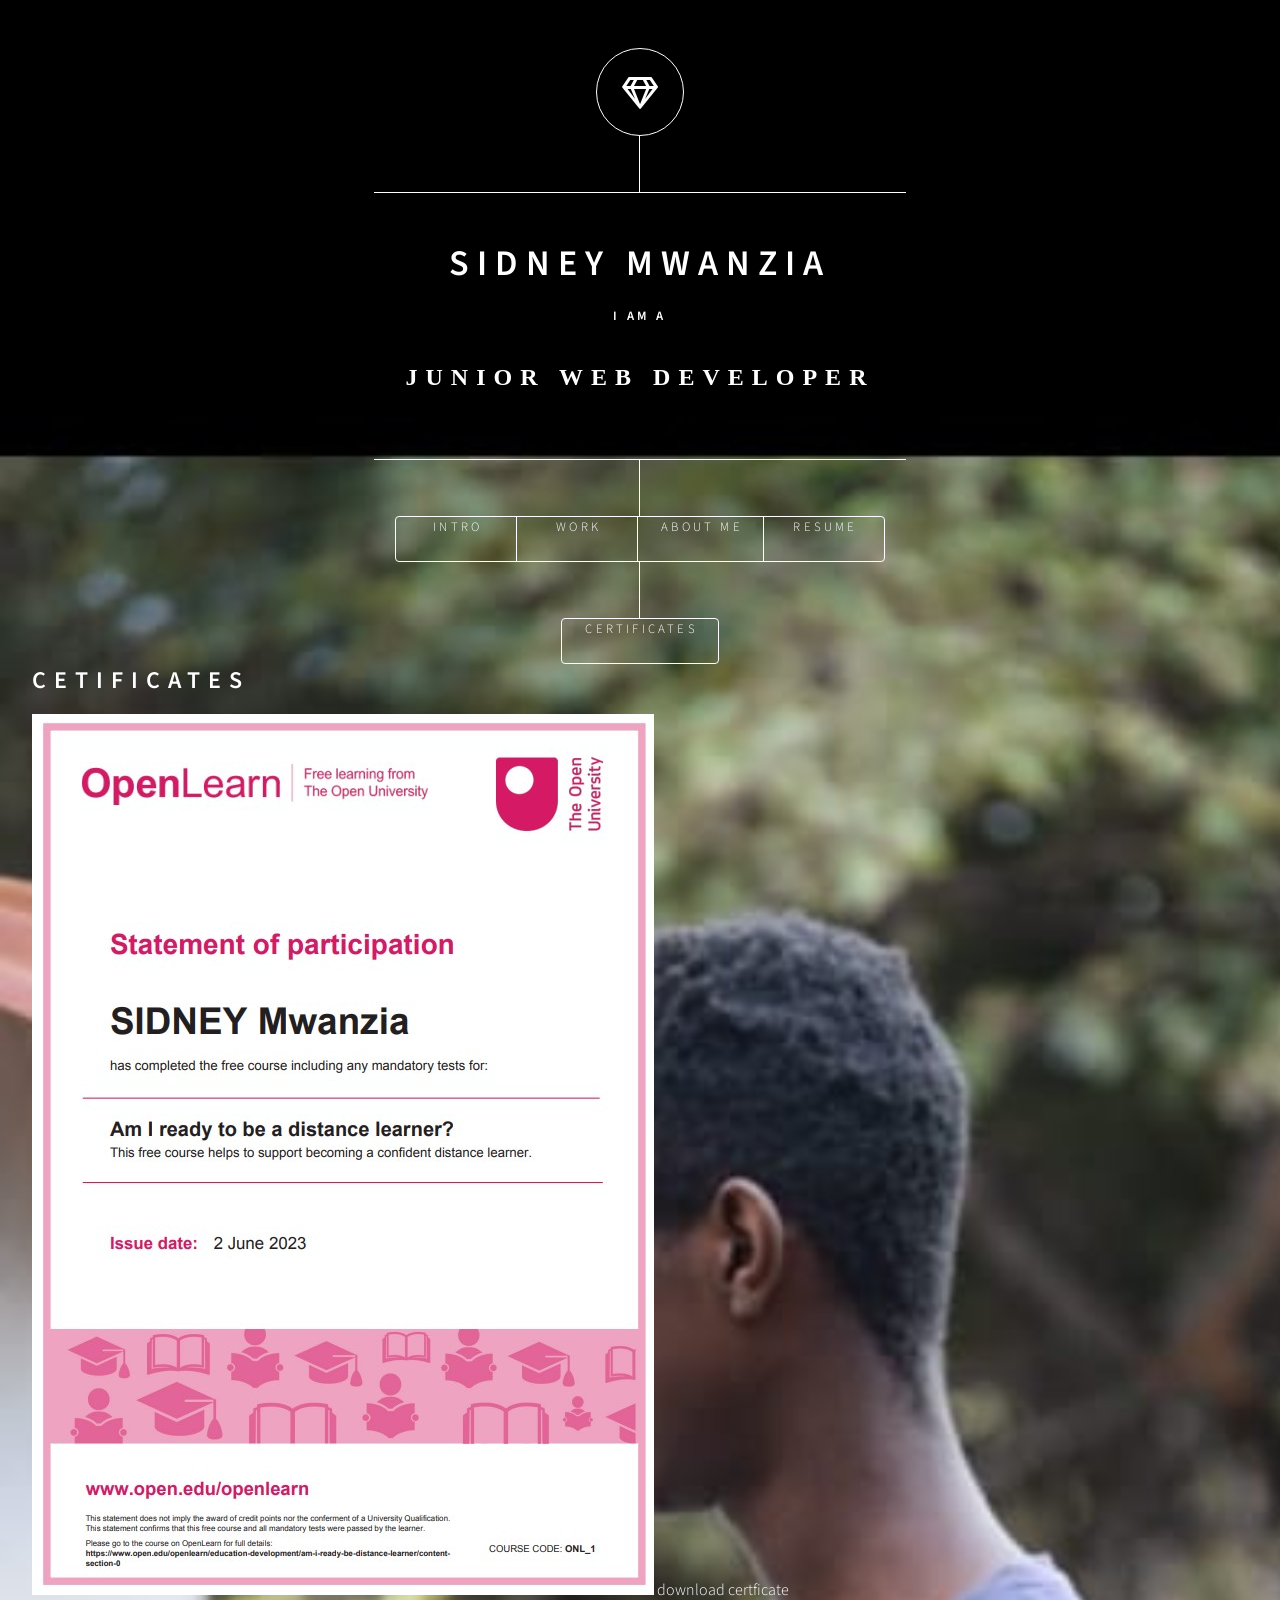
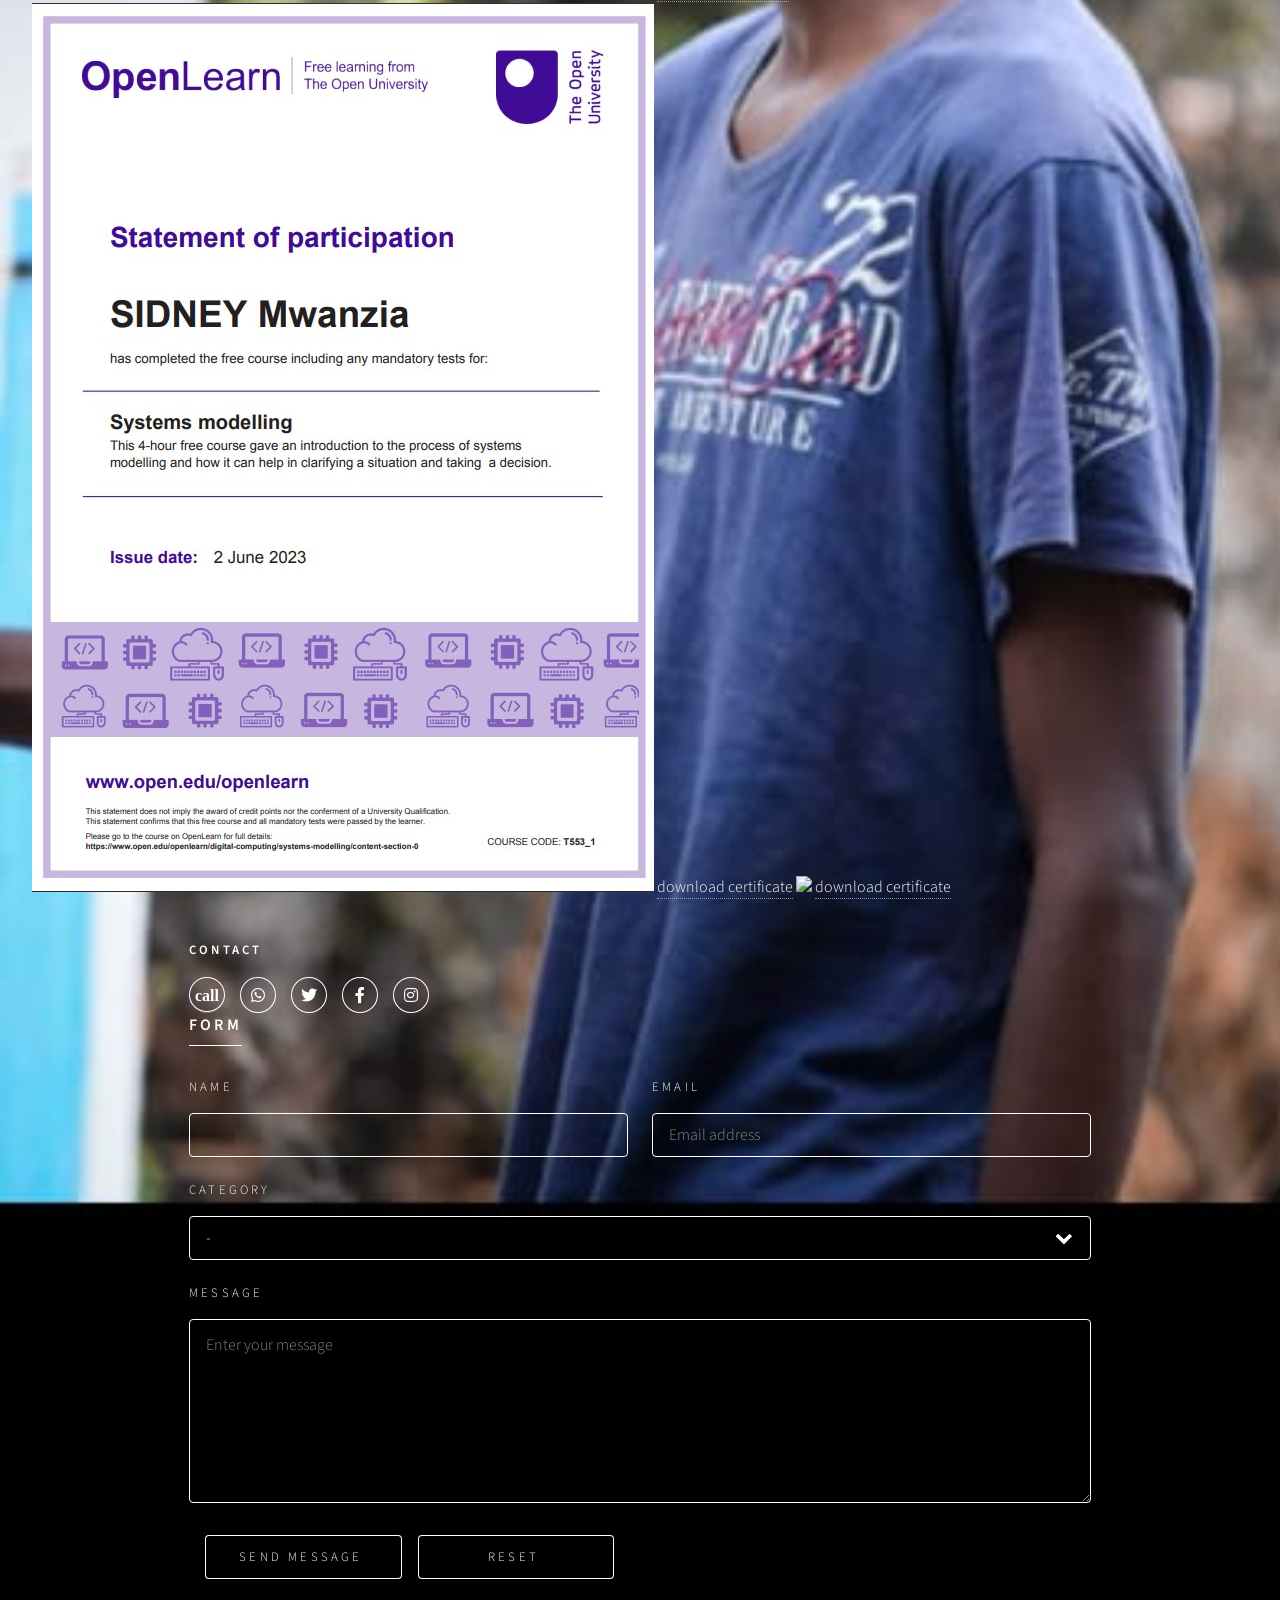
==== index.html @ f2023299 "commit A" ====
<!DOCTYPE HTML>
<html>

<head>
    <title>Sidney resume</title>
    <meta charset="utf-8" />
    <meta name="viewport" content="width=device-width, initial-scale=1" />

    <link href='https://fonts.googleapis.com/css?family=Lato:300,400,700'>
    <link rel="stylesheet" href="my cv/assets/css/main.css" />
    <noscript><link rel="stylesheet" href="my cv/assets/css/noscript.css" /></noscript>
</head>

<body class="is-preload">

    <!-- Wrapper -->
    <div id="wrapper">



        <!-- Header -->
        <header id="header">
            <div class="logo">
                <span class="icon fa-gem"></span>
            </div>
            <div class="content">
                <div class="inner">
                    <h1>SIDNEY MWANZIA</h1>

                    <h3>
                        <p> I am a</h3>

                    <ul>
                        <li>
                            <h2>
                                <font face="Pacifico, san-serif">Junior Web developer
                                </font>
                            </h2>
                        </li>

                    </ul>

                </div>
            </div>
            <script src="./my cv/assets/js/worker.js"></script>


            <nav>
                <ul>
                    <li><a href="#intro">Intro</a></li>
                    <li><a href="#work">Work</a></li>
                    <li><a href="#about">About Me</a></li>
                    <li><a href="#Resume">Resume</a></li>



                </ul>
            </nav>

            <script src="./my cv/assets/js/worker.js"></script>

            <nav>

                <ul>
                    <li><a href="#Certificates">certificates</a></li>

                </ul>


            </nav>
        </header>

        <!-- Main -->
        <div id="main">

            <!-- Intro -->
            <article id="intro">
                <h2 class="major">Intro</h2>
                <span class="image main"> <img src="images/sid2.jpg" alt=""/></span>
                <p>I am a skilled and versatile web developer. I have a solid foundation in HTML, CSS, and JavaScript, which allows me to create attractive and functional websites and applications for various clients and industries. I also have moderate
                    knowledge of C++ and Java, which enables me to work on different aspects of software development and integration. Additionally, I have experience in using various frameworks and tools such as Bootstrap and Git, which help me to streamline
                    my workflow and collaborate effectively with other developers. I am always eager to learn new technologies and improve my coding skills, as well as to deliver high-quality products that meet the client’s specifications and standards.
                </p>

                <h2>Objectives</h2>
                <ol>
                    <li>Seeking a Junior Web Developer position to utilize my HTML/CSS/JavaScript coding proficiency and communication skills to help create innovative solutions.</li>
                    <br>
                    <li>Motivated Junior Web Developer with some experience in Java, C++ and Agile methodology seeking opportunities to apply my knowledge and collaborate with others to develop dynamic applications.</li>
                    <br>
                    <li>Eager to join an organization as a Junior Web Developer where I can develop my technical skills while helping create quality websites.</li>
                    <br>
                    <li>Looking for an opportunity to work with experienced professionals as a Junior Web Developer and learn new technologies.</li>
                    <br>
                    <li>Passionate about using my knowledge of web development tools and techniques to design engaging websites for clients.</li>
                </ol>

            </article>

            <!-- Work -->

            <article id="work">
                <div class="container">
                    <h2 class="major">Work</h2>

                    <div class="card ">
                        <div class="card-front">
                            <img src="my cv/images/mobile landingpage.jpg" alt="">
                            <a class="card-button" href="slats html/landing page.html">View Project</a>
                        </div>

                        <div class="card-side card-back">
                            <h2>Project A</h2>
                            <p>
                                <h4>A landing page for a new Virtual card website launch</h4>
                            </p>

                        </div>
                    </div>


                    <div class="card">
                        <div class="card-front">
                            <img src="my cv/images/mobilesignup.jpg" alt="">
                            <a class="card-button" href="login and sign up/signup.html">View Project</a>
                        </div>

                        <div class="card-side card-back">
                            <h2>Project B</h2>
                            <p>
                                <h4>A Sign up page with moving blob background</h4>
                            </p>
                        </div>


                    </div>



                    <div class="card">
                        <div class="card-front">
                            <img src="my cv/images/mobilelogin.jpg" alt="">
                            <a class="card-button" href="login and sign up/login page.html">View Project</a>
                        </div>

                        <div class="card-side card-back">
                            <h2>Project C</h2>
                            <p>
                                <h4>A Flashlight Login Page</h4>
                            </p>
                        </div>
                    </div>




                </div>

            </article>

            <!-- About -->
            <article id="about">
                <h2 class="major">About Me</h2>
                <p>
                    I am a student at Pioneer University-Nairobi age 20 years old studying Information Technology.I am a junior Web developer with skills in HTML, CSS, JavaScript, C++, and Java. Passionate about designing and developing responsive and user-friendly websites
                    and applications. Seeking to join a web development company and contribute to its success.
                </p>
                <h2>Hobbies</h2>
                <center>
                    <ol>

                        <li>Writing</li>

                        <li>Playing video games</li>


                        <li>Reading</li>


                    </ol>
                </center>



                <h2>
                    Career
                </h2>
                <p>
                    Over the course of 2 years i have worked in various areas.
                    <center>
                        <ol>
                            <li><b>As a Croupier- GOLDEN PALACE CASINO.</b>
                                <p>Here i worked and learned skills on dealing Baccarat, 7-card poker and Roulette</p>
                            </li>

                            <ol>
                                <li>
                                    <b>Sales person- Billilight enterprises</b>
                                    <p>Worked to ensure all individual and team targets were met, manage Stock , create a welcoming environment nd provide excellent customer service </p>
                                </li>
                            </ol>

                            <ol>
                                <li><b>Freelancer</b>
                                    <p>Worked as a freelancer in various industries eg:
                                        <center>
                                            <ul>
                                                <li>Copywriting</li>


                                                <li>Essay and academic writing</li>


                                                <li>Transcribing</li>


                                                <li>Web development</li>

                                            </ul>
                                        </center>
                                    </p>
                                </li>
                            </ol>
                        </ol>
                    </center>
                </p>
            </article>
        </div>

        <div id="sid">
            <article id="Certificates">
                <h2> Cetificates</h2>

                <img src="my cv/images/certficate for remote learning.jpg"></img>

                <button="download">
                    <a href="my cv/assets/word-pdf/statement.certificate 1.pdf">download certficate</a>
                    </button>

                    <img src="my cv/images/system modelling cert.jpg"></img>

                    <button="download">
                        <a href="my cv/assets/word-pdf/system modelling cert.pdf">download certificate</a>
                        </button>

                        <img src="my cv/images/"></img>
                        <button="download">
                            <a href="my cv/assets/word-pdf/diploma cybersecurity course completion.pdf">download certificate</a>
                            </button>



            </article>
        </div>


        <article id="elements ">
            <h2 class="major "></h2>

            <section>
                <h4>contact</h4>
                <ul class="icons ">
                    <li><a href="tel:+254114748466 " class="fa fa-mobile-phone " aria-hidden="true "><span class="label ">call</span></a></li>
                    <li><a href="https://wa.me/+254114748466 " class="icon brands fa-whatsapp "><span class="label ">whatsapp</span></a></li>
                    <li><a href="https://twitter.com/Otaku_no_weeb?t=1TptvLAZbnANV6IUINFDdQ&s=08 " class="icon brands fa-twitter "><span class="label ">Twitter</span></a></li>
                    <li><a href="https://www.facebook.com/profile.php?id=100082277933268&mibextid=ZbWKwL " class="icon brands fa-facebook-f "><span class="label ">Facebook</span></a></li>
                    <li><a href="https://www.instagram.com/invites/contact/?i=tv0lx9tebfvb&utm_content=bugec9d " class="icon brands fa-instagram "><span class="label ">Instagram</span></a></li>

                </ul>
            </section>

            <section>
                <h3 class="major ">Form</h3>
                <form id="contact-form ">
                    <div class="fields ">
                        <div class="field half ">
                            <label for="name ">Name</label>
                            <input type="text" name="name" id="name" value=" " placeholder="Your name " />
                        </div>
                        <div class="field half ">
                            <label for="email ">Email</label>
                            <input type="email" name="email" id="email" value=" " placeholder="Email address " />
                        </div>
                        <div class="field ">
                            <label for="demo-category ">Category</label>
                            <select name="category " id="category ">
											<option value=" ">-</option>
											<option value="1 ">Web developer</option>
											<option value="1 ">Writer</option>
											<option value="1 ">Transcriber</option>
										</select>
                        </div>

                        <div class="field ">
                            <label for="message">Message</label>
                            <textarea name="message " id="message " placeholder="Enter your message " rows="6 "></textarea>
                        </div>
                    </div>
                    <ul class="actions">
                        <li><input type="submit " value="Send Message " class="button " /></li>
                        <li><input type="reset " value="Reset " class="button " /></li>
                    </ul>
                </form>
            </section>

            <script>
                document.getElementById('contact-form').addEventListener('submit', function(e) {
                    e.preventDefault(); // Prevent the default form submission

                    // Call the submit function
                    submit();
                });

                function submit() {
                    // Get the form inputs
                    let name = document.getElementById('name').value;
                    let email = document.getElementById('email').value;
                    let category = document.getElementById('category').value;
                    let message = document.getElementById('message').value;

                    // Compose the email body
                    let subject = 'Form Submission';
                    let body = `Name: ${name}\nEmail: ${email}\nCategory: ${category}\nMessage: ${message}`;

                    // Generate the mailto URL
                    let mailtoUrl = `mailto:sidokyalo@gmail.com?subject=${encodeURIComponent(subject)}&body=${encodeURIComponent(body)}`;

                    // Open the email client
                    window.location.href = mailtoUrl;
                }
            </script>
        </article>

    </div>


    <!-- BG -->
    <div id="bg ">

    </div>

    <!-- Scripts -->
    <script src="my cv/assets/js/jquery.min.js "></script>
    <script src="my cv/assets/js/browser.min.js "></script>
    <script src="my cv/assets/js/breakpoints.min.js "></script>
    <script src="my cv/assets/js/util.js "></script>
    <script src="my cv/assets/js/main.js "></script>

</body>

</html>

</html>

</html>
---- my cv/assets/css/main.css ----
@import url(fontawesome-all.min.css);
    @import url("https://fonts.googleapis.com/css?family=Source+Sans+Pro:300italic,600italic,300,600");
    html,
    body,
    div,
    span,
    applet,
    object,
    iframe,
    h1,
    h2,
    h3,
    h4,
    h5,
    h6,
    p,
    blockquote,
    pre,
    a,
    abbr,
    acronym,
    address,
    big,
    cite,
    code,
    del,
    dfn,
    em,
    img,
    ins,
    kbd,
    q,
    s,
    samp,
    small,
    strike,
    strong,
    sub,
    sup,
    tt,
    var,
    b,
    u,
    i,
    center,
    dl,
    dt,
    dd,
    ol,
    ul,
    li,
    fieldset,
    form,
    label,
    legend,
    table,
    caption,
    tbody,
    tfoot,
    thead,
    tr,
    th,
    td,
    article,
    aside,
    canvas,
    details,
    embed,
    figure,
    figcaption,
    footer,
    header,
    hgroup,
    menu,
    nav,
    output,
    ruby,
    section,
    summary,
    time,
    mark,
    audio,
    video {
        margin: 0;
        padding: 0;
        border: 0;
        font-size: 100%;
        font: inherit;
        vertical-align: baseline;
    }
    
    article,
    aside,
    details,
    figcaption,
    figure,
    footer,
    header,
    hgroup,
    menu,
    nav,
    section {
        display: block;
    }
    
    body {
        line-height: 1;
    }
    
    ol,
    ul,
    ul>li {
        list-style: none;
    }
    
    blockquote,
    q {
        quotes: none;
    }
    
    blockquote:before,
    blockquote:after,
    q:before,
    q:after {
        content: '';
        content: none;
    }
    
    table {
        border-collapse: collapse;
        border-spacing: 0;
    }
    
    body {
        -webkit-text-size-adjust: none;
        text-size-adjust: none;
    }
    
    mark {
        background-color: transparent;
        color: inherit;
    }
    
    input::-moz-focus-inner {
        border: 0;
        padding: 0;
    }
    
    input,
    select,
    textarea {
        -moz-appearance: none;
        -webkit-appearance: none;
        -ms-appearance: none;
        appearance: none;
    }
    
    .logo-image {
        width: 85px;
        height: 85px;
        border-radius: 50%;
        border: 3px solid white;
    }
    
    .text-js {
        opacity: 0;
    }
    
    .cursor {
        display: block;
        position: absolute;
        height: 100%;
        top: 0;
        right: -5px;
        width: 2px;
        /* Change colour of Cursor Here */
        background-color: brown;
        z-index: 1;
        animation: flash 0.5s none infinite alternate;
    }
    
    @keyframes flash {
        0% {
            opacity: 1;
        }
        100% {
            opacity: 0;
        }
    }
    /* cards */
    
    @property --rotate {
        syntax: "<angle>";
        initial-value: 132deg;
        inherits: false;
    }
    
     :root {
        --card-height: 65vh;
        --card-width: calc(var(--card-height) / 1.5);
    }
    
    .container {
        display: flex;
        flex-wrap: wrap;
        justify-content: center;
        margin-top: 50px;
    }
    
    .container {
        width: 500px;
        min-width: 300px;
        margin: 0 30px;
        perspective: 1500px;
        perspective-origin: center;
    }
    
    .card {
        background: #191c29;
        width: var(--card-width);
        height: var(--card-height);
        padding: 3px;
        position: relative;
        border-radius: 6px;
        justify-content: center;
        align-items: center;
        text-align: center;
        display: flex;
        font-size: 1.5em;
        color: rgb(88 199 250 / 0%);
        cursor: pointer;
        margin: 40px;
        font-family: cursive;
        transform-style: preserve-3d;
        transition: transform .8s cubic-bezier(0.6, 0, 0, 1);
        color: black;
        font-size: 2rem;
        font-weight: 600;
    }
    
    .card::before {
        content: "";
        width: 10px;
        height: 100%;
        background: linear-gradient(to right, rgba(0, 0, 0, 0), rgba(0, 0, 0, 0.5));
        position: absolute;
        top: 0;
        left: -5px;
        transition: opacity 0.3s ease-in-out;
        opacity: 1;
    }
    
    .container:hover .card::before {
        opacity: 0;
    }
    
    .card-side {
        height: auto;
        position: absolute;
        inset: 0;
        display: flex;
        justify-content: center;
        align-items: center;
        text-align: center;
        padding: 20px;
        border-radius: 10px;
        -moz-backface-visibility: hidden;
        backface-visibility: hidden;
    }
    
    .card-front {
        transform: rotateY(180deg);
        z-index: 2;
    }
    
    .card-back {
        background-color: #27374D;
        z-index: 1;
    }
    
    .card:hover {
        transform: rotateY(180deg);
        color: rgb(88 199 250 / 100%);
        transition: color 1s;
    }
    
    .card h2 {
        font-size: 20px;
        margin-bottom: 10px;
    }
    
    .card p {
        font-size: 14px;
        line-height: 1.5;
        margin-bottom: 10px;
    }
    
    .card img {
        width: 100%;
        height: auto;
        margin-bottom: 10px;
        opacity: 0;
        transition: opacity 0.3s ease-in-out;
    }
    
    .card:hover img {
        opacity: 1;
    }
    
    .card-button {
        position: absolute;
        bottom: 20px;
        background-color: transparent;
    }
    /* Media Queries */
    
    @media (max-width: 768px) {
         :root {
            --card-height: 50vh;
        }
        .container {
            width: 100%;
            margin: 0;
        }
        .card {
            margin: 20px;
        }
    }
    
    @media (max-width: 480px) {
         :root {
            --card-height: 40vh;
        }
        .card {
            margin: 10px;
        }
    }
    /* cards */
    /* Basic */
    
    @-ms-viewport {
        width: device-width;
    }
    
    @media screen and (max-width: 480px) {
        html,
        body {
            min-width: 320px;
        }
    }
    
    html {
        box-sizing: border-box;
    }
    
    *,
    *:before,
    *:after {
        box-sizing: inherit;
    }
    
    body {
        background: url(../../images/bluesid.jpg);
        background-blend-mode: darken;
        background-size: cover!important;
        background-repeat: no-repeat !important;
    }
    
    body.is-preload *,
    body.is-preload *:before,
    body.is-preload *:after {
        -moz-animation: none !important;
        -webkit-animation: none !important;
        -ms-animation: none !important;
        animation: none !important;
        -moz-transition: none !important;
        -webkit-transition: none !important;
        -ms-transition: none !important;
        transition: none !important;
    }
    /* Type */
    
    html {
        font-size: 16pt;
    }
    
    @media screen and (max-width: 1680px) {
        html {
            font-size: 12pt;
        }
    }
    
    @media screen and (max-width: 736px) {
        html {
            font-size: 11pt;
        }
    }
    
    @media screen and (max-width: 360px) {
        html {
            font-size: 10pt;
        }
    }
    
    body,
    input,
    select,
    textarea {
        color: #ffffff;
        font-family: "Source Sans Pro", sans-serif;
        font-weight: 300;
        font-size: 1rem;
        line-height: 1.65;
    }
    
    a {
        -moz-transition: color 0.2s ease-in-out, background-color 0.2s ease-in-out, border-bottom-color 0.2s ease-in-out;
        -webkit-transition: color 0.2s ease-in-out, background-color 0.2s ease-in-out, border-bottom-color 0.2s ease-in-out;
        -ms-transition: color 0.2s ease-in-out, background-color 0.2s ease-in-out, border-bottom-color 0.2s ease-in-out;
        transition: color 0.2s ease-in-out, background-color 0.2s ease-in-out, border-bottom-color 0.2s ease-in-out;
        border-bottom: dotted 1px rgba(255, 255, 255, 0.5);
        text-decoration: none;
        color: inherit;
    }
    
    a:hover {
        border-bottom-color: transparent;
    }
    
    strong,
    b {
        color: #ffffff;
        font-weight: 600;
    }
    
    em,
    i {
        font-style: italic;
    }
    
    p {
        margin: 0 0 2rem 0;
    }
    
    h1,
    h2,
    h3,
    h4,
    h5,
    h6 {
        color: #ffffff;
        font-weight: 600;
        line-height: 1.5;
        margin: 0 0 1rem 0;
        text-transform: uppercase;
        letter-spacing: 0.2rem;
    }
    
    h1 a,
    h2 a,
    h3 a,
    h4 a,
    h5 a,
    h6 a {
        color: inherit;
        text-decoration: none;
    }
    
    h1.major,
    h2.major,
    h3.major,
    h4.major,
    h5.major,
    h6.major {
        border-bottom: solid 1px #ffffff;
        width: -moz-max-content;
        width: -webkit-max-content;
        width: -ms-max-content;
        width: max-content;
        padding-bottom: 0.5rem;
        margin: 0 0 2rem 0;
    }
    
    h1 {
        font-size: 2.25rem;
        line-height: 1.3;
        letter-spacing: 0.5rem;
    }
    
    h2 {
        font-size: 1.5rem;
        line-height: 1.4;
        letter-spacing: 0.5rem;
    }
    
    h3 {
        font-size: 1rem;
    }
    
    h4 {
        font-size: 0.8rem;
    }
    
    h5 {
        font-size: 0.7rem;
    }
    
    h6 {
        font-size: 0.6rem;
    }
    
    @media screen and (max-width: 736px) {
        h1 {
            font-size: 1.75rem;
            line-height: 1.4;
        }
        h2 {
            font-size: 1.25em;
            line-height: 1.5;
        }
    }
    
    .align-left {
        text-align: left;
    }
    
    .align-center {
        text-align: center;
    }
    
    .align-right {
        text-align: right;
    }
    /* Form */
    
    form {
        margin: 0 0 2rem 0;
    }
    
    form> :last-child {
        margin-bottom: 0;
    }
    
    form>.fields {
        display: -moz-flex;
        display: -webkit-flex;
        display: -ms-flex;
        display: flex;
        -moz-flex-wrap: wrap;
        -webkit-flex-wrap: wrap;
        -ms-flex-wrap: wrap;
        flex-wrap: wrap;
        width: calc(100% + 3rem);
        margin: -1.5rem 0 2rem -1.5rem;
    }
    
    form>.fields>.field {
        -moz-flex-grow: 0;
        -webkit-flex-grow: 0;
        -ms-flex-grow: 0;
        flex-grow: 0;
        -moz-flex-shrink: 0;
        -webkit-flex-shrink: 0;
        -ms-flex-shrink: 0;
        flex-shrink: 0;
        padding: 1.5rem 0 0 1.5rem;
        width: calc(100% - 1.5rem);
    }
    
    form>.fields>.field.half {
        width: calc(50% - 0.75rem);
    }
    
    form>.fields>.field.third {
        width: calc(100%/3 - 0.5rem);
    }
    
    form>.fields>.field.quarter {
        width: calc(25% - 0.375rem);
    }
    
    @media screen and (max-width: 480px) {
        form>.fields {
            width: calc(100% + 3rem);
            margin: -1.5rem 0 2rem -1.5rem;
        }
        form>.fields>.field {
            padding: 1.5rem 0 0 1.5rem;
            width: calc(100% - 1.5rem);
        }
        form>.fields>.field.half {
            width: calc(100% - 1.5rem);
        }
        form>.fields>.field.third {
            width: calc(100% - 1.5rem);
        }
        form>.fields>.field.quarter {
            width: calc(100% - 1.5rem);
        }
    }
    
    label {
        color: #ffffff;
        display: block;
        font-size: 0.8rem;
        font-weight: 300;
        letter-spacing: 0.2rem;
        line-height: 1.5;
        margin: 0 0 1rem 0;
        text-transform: uppercase;
    }
    
    input[type="text"],
    input[type="password"],
    input[type="email"],
    input[type="tel"],
    input[type="submit"],
    input[type="reset"],
    select,
    textarea {
        -moz-appearance: none;
        -webkit-appearance: none;
        -ms-appearance: none;
        appearance: none;
        -moz-transition: border-color 0.2s ease-in-out, box-shadow 0.2s ease-in-out, background-color 0.2s ease-in-out;
        -webkit-transition: border-color 0.2s ease-in-out, box-shadow 0.2s ease-in-out, background-color 0.2s ease-in-out;
        -ms-transition: border-color 0.2s ease-in-out, box-shadow 0.2s ease-in-out, background-color 0.2s ease-in-out;
        transition: border-color 0.2s ease-in-out, box-shadow 0.2s ease-in-out, background-color 0.2s ease-in-out;
        background-color: transparent;
        border-radius: 4px;
        border: solid 1px #ffffff;
        color: inherit;
        display: block;
        outline: 0;
        padding: 0 1rem;
        text-decoration: none;
        width: 100%;
    }
    
    input[type="text"]:invalid,
    input[type="password"]:invalid,
    input[type="email"]:invalid,
    input[type="tel"]:invalid,
    select:invalid,
    textarea:invalid {
        box-shadow: none;
    }
    
    input[type="text"]:focus,
    input[type="password"]:focus,
    input[type="email"]:focus,
    input[type="tel"]:focus,
    input[type="submit"]:focus,
    input[type="reset"]:focus,
    select:focus,
    textarea:focus {
        background: rgba(255, 255, 255, 0.075);
        border-color: #ffffff;
        box-shadow: 0 0 0 1px #ffffff;
    }
    
    select {
        background-image: url("data:image/svg+xml;charset=utf8,%3Csvg xmlns='http://www.w3.org/2000/svg' width='40' height='40' preserveAspectRatio='none' viewBox='0 0 40 40'%3E%3Cpath d='M9.4,12.3l10.4,10.4l10.4-10.4c0.2-0.2,0.5-0.4,0.9-0.4c0.3,0,0.6,0.1,0.9,0.4l3.3,3.3c0.2,0.2,0.4,0.5,0.4,0.9 c0,0.4-0.1,0.6-0.4,0.9L20.7,31.9c-0.2,0.2-0.5,0.4-0.9,0.4c-0.3,0-0.6-0.1-0.9-0.4L4.3,17.3c-0.2-0.2-0.4-0.5-0.4-0.9 c0-0.4,0.1-0.6,0.4-0.9l3.3-3.3c0.2-0.2,0.5-0.4,0.9-0.4S9.1,12.1,9.4,12.3z' fill='%23ffffff' /%3E%3C/svg%3E");
        background-size: 1.25rem;
        background-repeat: no-repeat;
        background-position: calc(100% - 1rem) center;
        height: 2.75rem;
        padding-right: 2.75rem;
        text-overflow: ellipsis;
    }
    
    select option {
        color: #ffffff;
        background: #1b1f22;
    }
    
    select:focus::-ms-value {
        background-color: transparent;
    }
    
    select::-ms-expand {
        display: none;
    }
    
    input[type="text"],
    input[type="password"],
    input[type="email"],
    select {
        height: 2.75rem;
    }
    
    textarea {
        padding: 0.75rem 1rem;
    }
    
    input[type="checkbox"],
    input[type="radio"] {
        -moz-appearance: none;
        -webkit-appearance: none;
        -ms-appearance: none;
        appearance: none;
        display: block;
        float: left;
        margin-right: -2rem;
        opacity: 0;
        width: 1rem;
        z-index: -1;
    }
    
    input[type="checkbox"]+label,
    input[type="radio"]+label {
        text-decoration: none;
        -moz-user-select: none;
        -webkit-user-select: none;
        -ms-user-select: none;
        user-select: none;
        color: #ffffff;
        cursor: pointer;
        display: inline-block;
        font-size: 0.8rem;
        font-weight: 300;
        margin: 0 0 0.5rem 0;
        padding-left: 2.65rem;
        padding-right: 0.75rem;
        position: relative;
    }
    
    input[type="checkbox"]+label:before {
        border-radius: 4px;
    }
    
    input[type="radio"]+label:before {
        border-radius: 100%;
    }
    
     ::-webkit-input-placeholder {
        color: rgba(255, 255, 255, 0.5) !important;
        opacity: 1.0;
    }
    
     :-moz-placeholder {
        color: rgba(255, 255, 255, 0.5) !important;
        opacity: 1.0;
    }
    
     ::-moz-placeholder {
        color: rgba(255, 255, 255, 0.5) !important;
        opacity: 1.0;
    }
    
     :-ms-input-placeholder {
        color: rgba(255, 255, 255, 0.5) !important;
        opacity: 1.0;
    }
    
    .formerize-placeholder {
        color: rgba(255, 255, 255, 0.5) !important;
        opacity: 1.0;
    }
    /* Box */
    
    .box {
        border-radius: 4px;
        border: solid 1px #ffffff;
        margin-bottom: 2rem;
        padding: 1.5em;
    }
    
    .box> :last-child,
    .box> :last-child> :last-child,
    .box> :last-child> :last-child> :last-child {
        margin-bottom: 0;
    }
    
    .box.alt {
        border: 0;
        border-radius: 0;
        padding: 0;
    }
    /* Icon */
    
    .icon {
        text-decoration: none;
        border-bottom: none;
        position: relative;
    }
    
    .icon:before {
        -moz-osx-font-smoothing: grayscale;
        -webkit-font-smoothing: antialiased;
        display: inline-block;
        font-style: normal;
        font-variant: normal;
        text-rendering: auto;
        line-height: 1;
        text-transform: none !important;
        font-family: 'Font Awesome 5 Free';
        font-weight: 400;
    }
    
    .icon>.label {
        display: none;
    }
    
    .icon:before {
        line-height: inherit;
    }
    
    .icon.solid:before {
        font-weight: 900;
    }
    
    .icon.brands:before {
        font-family: 'Font Awesome 5 Brands';
    }
    /* Image */
    
    .image {
        border-radius: 4px;
        border: 0;
        display: inline-block;
        position: relative;
    }
    
    .image:before {
        pointer-events: none;
        background-image: url("../../images/overlay.png");
        background-color: rgba(19, 21, 25, 0.5);
        border-radius: 4px;
        content: '';
        display: block;
        height: 100%;
        left: 0;
        opacity: 0.5;
        position: absolute;
        top: 0;
        width: 100%;
    }
    
    .image img {
        border-radius: 4px;
        display: block;
    }
    
    .image.left,
    .image.right {
        max-width: 40%;
    }
    
    .image.left img,
    .image.right img {
        width: 100%;
    }
    
    .image.left {
        float: left;
        padding: 0 1.5em 1em 0;
        top: 0.25em;
    }
    
    .image.right {
        float: right;
        padding: 0 0 1em 1.5em;
        top: 0.25em;
    }
    
    .image.fit {
        display: block;
        margin: 0 0 2rem 0;
        width: 100%;
    }
    
    .image.fit img {
        width: 100%;
    }
    
    .image.main {
        display: block;
        margin: 2.5rem 0;
        width: 100%;
        max-width: 20vh;
    }
    
    .image.main img {
        width: 100%;
    }
    
    @media screen and (max-width: 736px) {
        .image.main {
            margin: 2rem 0;
        }
    }
    
    @media screen and (max-width: 480px) {
        .image.main {
            margin: 1.5rem 0;
        }
    }
    /* Actions */
    
    ul.actions {
        display: -moz-flex;
        display: -webkit-flex;
        display: -ms-flex;
        display: flex;
        background-color: transparent;
        cursor: default;
        list-style: none;
        padding-left: 0;
    }
    
    ul.actions li {
        padding: 0 0 0 1rem;
        vertical-align: middle;
    }
    
    ul.actions.special {
        -moz-justify-content: center;
        -webkit-justify-content: center;
        -ms-justify-content: center;
        justify-content: center;
        width: 100%;
        margin-left: 0;
    }
    
    ul.actions.special li:first-child {
        padding-left: 0;
    }
    
    ul.actions.stacked {
        -moz-flex-direction: column;
        -webkit-flex-direction: column;
        -ms-flex-direction: column;
        flex-direction: column;
        margin-left: 0;
    }
    
    ul.actions.stacked li {
        padding: 1.3rem 0 0 0;
    }
    
    ul.actions.stacked li:first-child {
        padding-top: 0;
    }
    
    ul.actions.fit {
        width: calc(100% + 1rem);
    }
    
    ul.actions.fit li {
        -moz-flex-grow: 1;
        -webkit-flex-grow: 1;
        -ms-flex-grow: 1;
        flex-grow: 1;
        -moz-flex-shrink: 1;
        -webkit-flex-shrink: 1;
        -ms-flex-shrink: 1;
        flex-shrink: 1;
        width: 100%;
    }
    
    ul.actions.fit li>* {
        width: 100%;
    }
    
    ul.actions.fit.stacked {
        width: 100%;
    }
    
    @media screen and (max-width: 480px) {
        ul.actions:not(.fixed) {
            -moz-flex-direction: column;
            -webkit-flex-direction: column;
            -ms-flex-direction: column;
            flex-direction: column;
            margin-left: 0;
            width: 100% !important;
        }
        ul.actions:not(.fixed) li {
            -moz-flex-grow: 1;
            -webkit-flex-grow: 1;
            -ms-flex-grow: 1;
            flex-grow: 1;
            -moz-flex-shrink: 1;
            -webkit-flex-shrink: 1;
            -ms-flex-shrink: 1;
            flex-shrink: 1;
            padding: 1rem 0 0 0;
            text-align: center;
            width: 100%;
        }
        ul.actions:not(.fixed) li>* {
            width: 100%;
        }
        ul.actions:not(.fixed) li:first-child {
            padding-top: 0;
        }
        ul.actions:not(.fixed) li input[type="submit"],
        ul.actions:not(.fixed) li input[type="reset"],
        ul.actions:not(.fixed) li input[type="button"],
        ul.actions:not(.fixed) li button,
        ul.actions:not(.fixed) li .button {
            width: 100%;
        }
        ul.actions:not(.fixed) li input[type="submit"].icon:before,
        ul.actions:not(.fixed) li input[type="reset"].icon:before,
        ul.actions:not(.fixed) li input[type="button"].icon:before,
        ul.actions:not(.fixed) li button.icon:before,
        ul.actions:not(.fixed) li .button.icon:before {
            margin-left: -0.5em;
        }
    }
    /* Icons */
    
    ul.icons {
        cursor: default;
        list-style: none;
        padding-left: 0;
    }
    
    ul.icons li {
        display: inline-block;
        padding: 0 0.75em 0 0;
    }
    
    ul.icons li:last-child {
        padding-right: 0;
    }
    
    ul.icons li a {
        border-radius: 100%;
        box-shadow: inset 0 0 0 1px #ffffff;
        display: inline-block;
        height: 2.25rem;
        line-height: 2.25rem;
        text-align: center;
        width: 2.25rem;
    }
    
    ul.icons li a:hover {
        background-color: rgba(255, 255, 255, 0.075);
    }
    
    ul.icons li a:active {
        background-color: rgba(255, 255, 255, 0.175);
    }
    /* Button */
    
    input[type="submit"],
    input[type="reset"],
    input[type="button"],
    button,
    .button {
        -moz-appearance: none;
        -webkit-appearance: none;
        -ms-appearance: none;
        appearance: none;
        -moz-transition: background-color 0.2s ease-in-out, color 0.2s ease-in-out;
        -webkit-transition: background-color 0.2s ease-in-out, color 0.2s ease-in-out;
        -ms-transition: background-color 0.2s ease-in-out, color 0.2s ease-in-out;
        transition: background-color 0.2s ease-in-out, color 0.2s ease-in-out;
        background-color: transparent;
        border-radius: 4px;
        border: 0;
        box-shadow: inset 0 0 0 1px #ffff;
        color: #ffff!important;
        cursor: pointer;
        display: inline-block;
        font-size: 0.8rem;
        font-weight: 300;
        height: 2.75rem;
        letter-spacing: 0.2rem;
        line-height: 2.75rem;
        outline: 0;
        padding: 0 1.25rem 0 1.35rem;
        text-align: center;
        text-decoration: none;
        text-transform: uppercase;
        white-space: nowrap;
    }
    
    input[type="submit"]:hover,
    input[type="reset"]:hover,
    input[type="button"]:hover,
    button:hover,
    .button:hover {
        background-color: rgba(255, 255, 255, 0.075);
    }
    
    input[type="submit"]:active,
    input[type="reset"]:active,
    input[type="button"]:active,
    button:active,
    .button:active {
        background-color: rgba(255, 255, 255, 0.175);
    }
    
    input[type="submit"].icon:before,
    input[type="reset"].icon:before,
    input[type="button"].icon:before,
    button.icon:before,
    .button.icon:before {
        margin-right: 0.5em;
    }
    
    input[type="submit"].fit,
    input[type="reset"].fit,
    input[type="button"].fit,
    button.fit,
    .button.fit {
        width: 100%;
    }
    
    input[type="submit"].small,
    input[type="reset"].small,
    input[type="button"].small,
    button.small,
    .button.small {
        font-size: 0.6rem;
        height: 2.0625rem;
        line-height: 2.0625rem;
    }
    
    input[type="submit"].primary,
    input[type="reset"].primary,
    input[type="button"].primary,
    button.primary {
        background-color: transparent;
        color: #1b1f22 !important;
        font-weight: 600;
    }
    
    input[type="submit"].disabled,
    input[type="submit"]:disabled,
    input[type="reset"].disabled,
    input[type="reset"]:disabled,
    input[type="button"].disabled,
    input[type="button"]:disabled,
    button.disabled,
    button:disabled,
    .button.disabled,
    .button:disabled {
        pointer-events: none;
        cursor: default;
        opacity: 0.25;
    }
    
    input[type="submit"],
    input[type="reset"],
    input[type="button"],
    button {
        line-height: calc(2.75rem - 2px);
    }
    /* BG */
    
    #bg {
        -moz-transform: scale(1.0);
        -webkit-transform: scale(1.0);
        -ms-transform: scale(1.0);
        transform: scale(1.0);
        -webkit-backface-visibility: hidden;
        backface-visibility: auto;
        position: fixed;
        top: 0;
        left: 0;
        width: 100%;
        height: 100vh;
        z-index: 1;
    }
    
    #bg:before,
    #bg:after {
        content: '';
        display: block;
        position: absolute;
        top: 0;
        left: 0;
        width: 100%;
        height: 100%;
    }
    
    #bg:before {
        -moz-transition: background-color 2.5s ease-in-out;
        -webkit-transition: background-color 2.5s ease-in-out;
        -ms-transition: background-color 2.5s ease-in-out;
        transition: background-color 2.5s ease-in-out;
        -moz-transition-delay: 0.75s;
        -webkit-transition-delay: 0.75s;
        -ms-transition-delay: 0.75s;
        transition-delay: 0.75s;
        background-image: linear-gradient(to top, rgba(19, 21, 25, 0.5), rgba(19, 21, 25, 0.5)), url("../../images/sid2.jpg");
        background-size: auto, 256px 256px;
        background-position: center, center;
        background-repeat: no-repeat, repeat;
        z-index: 2;
    }
    
    #bg:after {
        -moz-transform: scale(1.125);
        -webkit-transform: scale(1.125);
        -ms-transform: scale(1.125);
        transform: scale(1.125);
        -moz-transition: -moz-transform 0.325s ease-in-out, -moz-filter 0.325s ease-in-out;
        -webkit-transition: -webkit-transform 0.325s ease-in-out, -webkit-filter 0.325s ease-in-out;
        -ms-transition: -ms-transform 0.325s ease-in-out, -ms-filter 0.325s ease-in-out;
        transition: transform 0.325s ease-in-out, filter 0.325s ease-in-out;
        background-image: url("../../images/sid2.jpg");
        background-position: center;
        background-size: cover;
        background-repeat: no-repeat;
        z-index: 1;
    }
    
    body.is-article-visible #bg:after {
        -moz-transform: scale(1.0825);
        -webkit-transform: scale(1.0825);
        -ms-transform: scale(1.0825);
        transform: scale(1.0825);
        -moz-filter: blur(0.2rem);
        -webkit-filter: blur(0.2rem);
        -ms-filter: blur(0.2rem);
        filter: blur(0.2rem);
    }
    
    body.is-preload #bg:before {
        background-color: #000000;
    }
    /* Wrapper */
    
    #wrapper {
        display: -moz-flex;
        display: -webkit-flex;
        display: -ms-flex;
        display: flex;
        -moz-flex-direction: column;
        -webkit-flex-direction: column;
        -ms-flex-direction: column;
        flex-direction: column;
        -moz-align-items: center;
        -webkit-align-items: center;
        -ms-align-items: center;
        align-items: center;
        -moz-justify-content: space-between;
        -webkit-justify-content: space-between;
        -ms-justify-content: space-between;
        justify-content: space-between;
        position: relative;
        min-height: 100vh;
        width: 100%;
        padding: 4rem 2rem;
        z-index: 3;
    }
    
    #wrapper:before {
        content: '';
        display: block;
    }
    
    @media screen and (max-width: 1680px) {
        #wrapper {
            padding: 3rem 2rem;
        }
    }
    
    @media screen and (max-width: 736px) {
        #wrapper {
            padding: 2rem 1rem;
        }
    }
    
    @media screen and (max-width: 480px) {
        #wrapper {
            padding: 1rem;
        }
    }
    /* Header */
    
    #header {
        display: -moz-flex;
        display: -webkit-flex;
        display: -ms-flex;
        display: flex;
        -moz-flex-direction: column;
        -webkit-flex-direction: column;
        -ms-flex-direction: column;
        flex-direction: column;
        -moz-align-items: center;
        -webkit-align-items: center;
        -ms-align-items: center;
        align-items: center;
        -moz-transition: -moz-transform 0.325s ease-in-out, -moz-filter 0.325s ease-in-out, opacity 0.325s ease-in-out;
        -webkit-transition: -webkit-transform 0.325s ease-in-out, -webkit-filter 0.325s ease-in-out, opacity 0.325s ease-in-out;
        -ms-transition: -ms-transform 0.325s ease-in-out, -ms-filter 0.325s ease-in-out, opacity 0.325s ease-in-out;
        transition: transform 0.325s ease-in-out, filter 0.325s ease-in-out, opacity 0.325s ease-in-out;
        background-image: -moz-radial-gradient(rgba(0, 0, 0, 0.25) 25%, rgba(0, 0, 0, 0) 55%);
        background-image: -webkit-radial-gradient(rgba(0, 0, 0, 0.25) 25%, rgba(0, 0, 0, 0) 55%);
        background-image: -ms-radial-gradient(rgba(0, 0, 0, 0.25) 25%, rgba(0, 0, 0, 0) 55%);
        background-image: radial-gradient(rgba(0, 0, 0, 0.25) 25%, rgba(0, 0, 0, 0) 55%);
        max-width: 100%;
        text-align: center;
    }
    
    #header>* {
        -moz-transition: opacity 0.325s ease-in-out;
        -webkit-transition: opacity 0.325s ease-in-out;
        -ms-transition: opacity 0.325s ease-in-out;
        transition: opacity 0.325s ease-in-out;
        position: relative;
        margin-top: 3.5rem;
    }
    
    #header>*:before {
        content: '';
        display: block;
        position: absolute;
        top: calc(-3.5rem - 1px);
        left: calc(50% - 1px);
        width: 1px;
        height: calc(3.5rem + 1px);
        background: #ffffff;
    }
    
    #header> :first-child {
        margin-top: 0;
    }
    
    #header> :first-child:before {
        display: none;
    }
    
    #header .logo {
        width: 5.5rem;
        height: 5.5rem;
        line-height: 5.5rem;
        border: solid 1px #ffffff;
        border-radius: 100%;
    }
    
    #header .logo .icon:before {
        font-size: 2rem;
    }
    
    #header .content {
        border-style: solid;
        border-color: #ffffff;
        border-top-width: 1px;
        border-bottom-width: 1px;
        max-width: 100%;
    }
    
    #header .content .inner {
        -moz-transition: max-height 0.75s ease, padding 0.75s ease, opacity 0.325s ease-in-out;
        -webkit-transition: max-height 0.75s ease, padding 0.75s ease, opacity 0.325s ease-in-out;
        -ms-transition: max-height 0.75s ease, padding 0.75s ease, opacity 0.325s ease-in-out;
        transition: max-height 0.75s ease, padding 0.75s ease, opacity 0.325s ease-in-out;
        -moz-transition-delay: 0.25s;
        -webkit-transition-delay: 0.25s;
        -ms-transition-delay: 0.25s;
        transition-delay: 0.25s;
        padding: 3rem 2rem;
        max-height: 40rem;
        overflow: hidden;
    }
    
    #header .content .inner> :last-child {
        margin-bottom: 0;
    }
    
    #header .content p {
        text-transform: uppercase;
        letter-spacing: 0.2rem;
        font-size: 0.8rem;
        line-height: 2;
    }
    
    #header nav ul {
        display: -moz-flex;
        display: -webkit-flex;
        display: -ms-flex;
        display: flex;
        align-items: center;
        margin-bottom: 0;
        list-style: none;
        padding-left: 0;
        border: solid 1px #ffffff;
        border-radius: 4px;
    }
    
    #header nav ul li {
        padding: 0;
        border-left: solid 1px #ffffff;
        height: 100%;
        display: flex;
        align-items: center;
    }
    
    #header nav ul li:first-child {
        border-left: 0;
    }
    
    #header nav ul li a {
        display: block;
        min-width: 7.5rem;
        height: 2.75rem;
        padding: 0 1.25rem 0 1.45rem;
        text-transform: uppercase;
        letter-spacing: 0.2rem;
        font-size: 0.8rem;
        border-bottom: 0;
    }
    
    #header nav ul li a:hover {
        background-color: rgba(255, 255, 255, 0.075);
    }
    
    #header nav ul li a:active {
        background-color: rgba(255, 255, 255, 0.175);
    }
    
    #header nav.use-middle:after {
        content: '';
        display: block;
        position: absolute;
        top: 0;
        left: calc(50% - 1px);
        width: 1px;
        height: 100%;
        background: #ffffff;
    }
    
    #header nav.use-middle ul li.is-middle {
        border-left: 0;
    }
    
    body.is-article-visible #header {
        -moz-transform: scale(0.95);
        -webkit-transform: scale(0.95);
        -ms-transform: scale(0.95);
        transform: scale(0.95);
        -moz-filter: blur(0.1rem);
        -webkit-filter: blur(0.1rem);
        -ms-filter: blur(0.1rem);
        filter: blur(0.1rem);
        opacity: 0;
    }
    
    body.is-preload #header {
        -moz-filter: blur(0.125rem);
        -webkit-filter: blur(0.125rem);
        -ms-filter: blur(0.125rem);
        filter: blur(0.125rem);
    }
    
    body.is-preload #header>* {
        opacity: 0;
    }
    
    body.is-preload #header .content .inner {
        max-height: 0;
        padding-top: 0;
        padding-bottom: 0;
        opacity: 0;
    }
    
    @media screen and (max-width: 980px) {
        #header .content p br {
            display: none;
        }
    }
    
    @media screen and (max-width: 736px) {
        #header>* {
            margin-top: 2rem;
        }
        #header>*:before {
            top: calc(-2rem - 1px);
            height: calc(2rem + 1px);
        }
        #header .logo {
            width: 4.75rem;
            height: 4.75rem;
            line-height: 4.75rem;
        }
        #header .logo .icon:before {
            font-size: 1.75rem;
        }
        #header .content .inner {
            padding: 2.5rem 1rem;
        }
        #header .content p {
            line-height: 1.875;
        }
    }
    
    @media screen and (max-width: 480px) {
        #header {
            padding: 1.5rem 0;
        }
        #header .content .inner {
            padding: 2.5rem 0;
        }
        #header nav ul {
            -moz-flex-direction: column;
            -webkit-flex-direction: column;
            -ms-flex-direction: column;
            flex-direction: column;
            min-width: 10rem;
            max-width: 100%;
        }
        #header nav ul li {
            border-left: 0;
            border-top: solid 1px #ffffff;
        }
        #header nav ul li:first-child {
            border-top: 0;
        }
        #header nav ul li a {
            height: 3rem;
            line-height: 3rem;
            min-width: 0;
            width: 100%;
        }
        #header nav.use-middle:after {
            display: none;
        }
    }
    /* Main */
    
    #main {
        -moz-flex-grow: 1;
        -webkit-flex-grow: 1;
        -ms-flex-grow: 1;
        flex-grow: 1;
        -moz-flex-shrink: 1;
        -webkit-flex-shrink: 1;
        -ms-flex-shrink: 1;
        flex-shrink: 1;
        display: -moz-flex;
        display: -webkit-flex;
        display: -ms-flex;
        display: flex;
        -moz-align-items: center;
        -webkit-align-items: center;
        -ms-align-items: center;
        align-items: center;
        -moz-justify-content: center;
        -webkit-justify-content: center;
        -ms-justify-content: center;
        justify-content: center;
        -moz-flex-direction: column;
        -webkit-flex-direction: column;
        -ms-flex-direction: column;
        flex-direction: column;
        position: relative;
        max-width: 100%;
        z-index: 3;
    }
    
    #main article {
        -moz-transform: translateY(0.25rem);
        -webkit-transform: translateY(0.25rem);
        -ms-transform: translateY(0.25rem);
        transform: translateY(0.25rem);
        -moz-transition: opacity 0.325s ease-in-out, -moz-transform 0.325s ease-in-out;
        -webkit-transition: opacity 0.325s ease-in-out, -webkit-transform 0.325s ease-in-out;
        -ms-transition: opacity 0.325s ease-in-out, -ms-transform 0.325s ease-in-out;
        transition: opacity 0.325s ease-in-out, transform 0.325s ease-in-out;
        padding: 4.5rem 2.5rem 1.5rem 2.5rem;
        position: relative;
        width: 40rem;
        max-width: 100%;
        background-color: rgba(27, 31, 34, 0.85);
        border-radius: 4px;
        opacity: 0;
    }
    
    #main article.active {
        -moz-transform: translateY(0);
        -webkit-transform: translateY(0);
        -ms-transform: translateY(0);
        transform: translateY(0);
        opacity: 1;
    }
    
    #main article .close {
        display: block;
        position: absolute;
        top: 0;
        right: 0;
        width: 4rem;
        height: 4rem;
        cursor: pointer;
        text-indent: 4rem;
        overflow: hidden;
        white-space: nowrap;
    }
    
    #main article .close:before {
        -moz-transition: background-color 0.2s ease-in-out;
        -webkit-transition: background-color 0.2s ease-in-out;
        -ms-transition: background-color 0.2s ease-in-out;
        transition: background-color 0.2s ease-in-out;
        content: '';
        display: block;
        position: absolute;
        top: 0.75rem;
        left: 0.75rem;
        width: 2.5rem;
        height: 2.5rem;
        border-radius: 100%;
        background-position: center;
        background-image: url("data:image/svg+xml;charset=utf8,%3Csvg xmlns='http://www.w3.org/2000/svg' xmlns:xlink='http://www.w3.org/1999/xlink' width='20px' height='20px' viewBox='0 0 20 20' zoomAndPan='disable'%3E%3Cstyle%3Eline %7B stroke: %23ffffff%3B stroke-width: 1%3B %7D%3C/style%3E%3Cline x1='2' y1='2' x2='18' y2='18' /%3E%3Cline x1='18' y1='2' x2='2' y2='18' /%3E%3C/svg%3E");
        background-size: 20px 20px;
        background-repeat: no-repeat;
    }
    
    #main article .close:hover:before {
        background-color: rgba(255, 255, 255, 0.075);
    }
    
    #main article .close:active:before {
        background-color: rgba(255, 255, 255, 0.175);
    }
    
    @media screen and (max-width: 736px) {
        #main article {
            padding: 3.5rem 2rem 0.5rem 2rem;
        }
        #main article .close:before {
            top: 0.875rem;
            left: 0.875rem;
            width: 2.25rem;
            height: 2.25rem;
            background-size: 14px 14px;
        }
    }
    
    @media screen and (max-width: 480px) {
        #main article {
            padding: 3rem 1.5rem 0.5rem 1.5rem;
        }
    }
    /* Footer */
    
    #footer {
        -moz-transition: -moz-transform 0.325s ease-in-out, -moz-filter 0.325s ease-in-out, opacity 0.325s ease-in-out;
        -webkit-transition: -webkit-transform 0.325s ease-in-out, -webkit-filter 0.325s ease-in-out, opacity 0.325s ease-in-out;
        -ms-transition: -ms-transform 0.325s ease-in-out, -ms-filter 0.325s ease-in-out, opacity 0.325s ease-in-out;
        transition: transform 0.325s ease-in-out, filter 0.325s ease-in-out, opacity 0.325s ease-in-out;
        width: 100%;
        max-width: 100%;
        margin-top: 2rem;
        text-align: center;
    }
    
    #footer .copyright {
        letter-spacing: 0.2rem;
        font-size: 0.6rem;
        opacity: 0.75;
        margin-bottom: 0;
        text-transform: uppercase;
    }
    
    body.is-article-visible #footer {
        -moz-transform: scale(0.95);
        -webkit-transform: scale(0.95);
        -ms-transform: scale(0.95);
        transform: scale(0.95);
        -moz-filter: blur(0.1rem);
        -webkit-filter: blur(0.1rem);
        -ms-filter: blur(0.1rem);
        filter: blur(0.1rem);
        opacity: 0;
    }
    
    body.is-preload #footer {
        opacity: 0;
    }
---- my cv/assets/css/noscript.css ----
/* BG */

	body.is-preload #bg:before {
		background-color: transparent;
	}

/* Header */

	body.is-preload #header {
		-moz-filter: none;
		-webkit-filter: none;
		-ms-filter: none;
		filter: none;
	}

		body.is-preload #header > * {
			opacity: 1;
		}

		body.is-preload #header .content .inner {
			max-height: none;
			padding: 3rem 2rem;
			opacity: 1;
		}

/* Main */

	#main article {
		opacity: 1;
		margin: 4rem 0 0 0;
	}
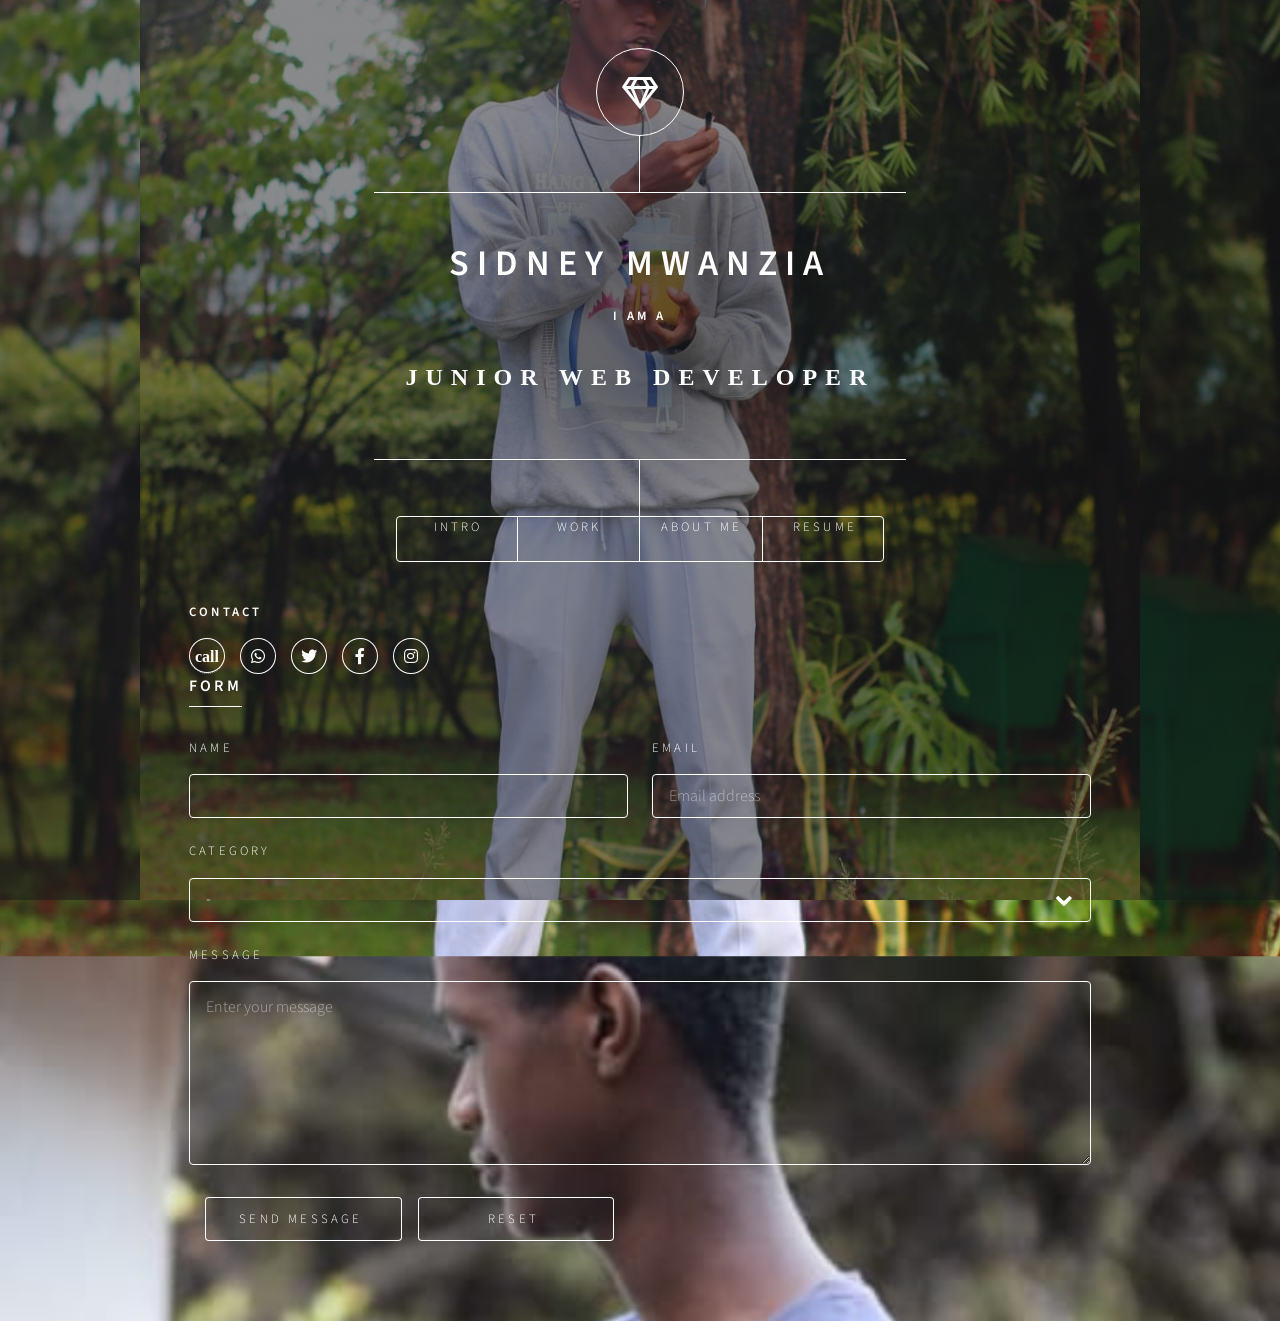
==== commit 36272759: "CVa" ====
--- a/index.html
+++ b/index.html
@@ -53,18 +53,9 @@
                     <li><a href="#Resume">Resume</a></li>
 
 
-
                 </ul>
-            </nav>
-
-            <script src="./my cv/assets/js/worker.js"></script>
-
-            <nav>
-
-                <ul>
-                    <li><a href="#Certificates">certificates</a></li>
-
-                </ul>
+
+
 
 
             </nav>
@@ -227,31 +218,7 @@
             </article>
         </div>
 
-        <div id="sid">
-            <article id="Certificates">
-                <h2> Cetificates</h2>
-
-                <img src="my cv/images/certficate for remote learning.jpg"></img>
-
-                <button="download">
-                    <a href="my cv/assets/word-pdf/statement.certificate 1.pdf">download certficate</a>
-                    </button>
-
-                    <img src="my cv/images/system modelling cert.jpg"></img>
-
-                    <button="download">
-                        <a href="my cv/assets/word-pdf/system modelling cert.pdf">download certificate</a>
-                        </button>
-
-                        <img src="my cv/images/"></img>
-                        <button="download">
-                            <a href="my cv/assets/word-pdf/diploma cybersecurity course completion.pdf">download certificate</a>
-                            </button>
-
-
-
-            </article>
-        </div>
+
 
 
         <article id="elements ">
@@ -303,39 +270,13 @@
                 </form>
             </section>
 
-            <script>
-                document.getElementById('contact-form').addEventListener('submit', function(e) {
-                    e.preventDefault(); // Prevent the default form submission
-
-                    // Call the submit function
-                    submit();
-                });
-
-                function submit() {
-                    // Get the form inputs
-                    let name = document.getElementById('name').value;
-                    let email = document.getElementById('email').value;
-                    let category = document.getElementById('category').value;
-                    let message = document.getElementById('message').value;
-
-                    // Compose the email body
-                    let subject = 'Form Submission';
-                    let body = `Name: ${name}\nEmail: ${email}\nCategory: ${category}\nMessage: ${message}`;
-
-                    // Generate the mailto URL
-                    let mailtoUrl = `mailto:sidokyalo@gmail.com?subject=${encodeURIComponent(subject)}&body=${encodeURIComponent(body)}`;
-
-                    // Open the email client
-                    window.location.href = mailtoUrl;
-                }
-            </script>
         </article>
 
     </div>
 
 
     <!-- BG -->
-    <div id="bg ">
+    <div id="bg">
 
     </div>
 
--- a/my cv/assets/css/main.css
+++ b/my cv/assets/css/main.css
@@ -1189,9 +1189,9 @@
         -ms-transition-delay: 0.75s;
         transition-delay: 0.75s;
         background-image: linear-gradient(to top, rgba(19, 21, 25, 0.5), rgba(19, 21, 25, 0.5)), url("../../images/sid2.jpg");
-        background-size: auto, 256px 256px;
-        background-position: center, center;
-        background-repeat: no-repeat, repeat;
+        background-size: auto;
+        background-position: center;
+        background-repeat: no-repeat;
         z-index: 2;
     }
     
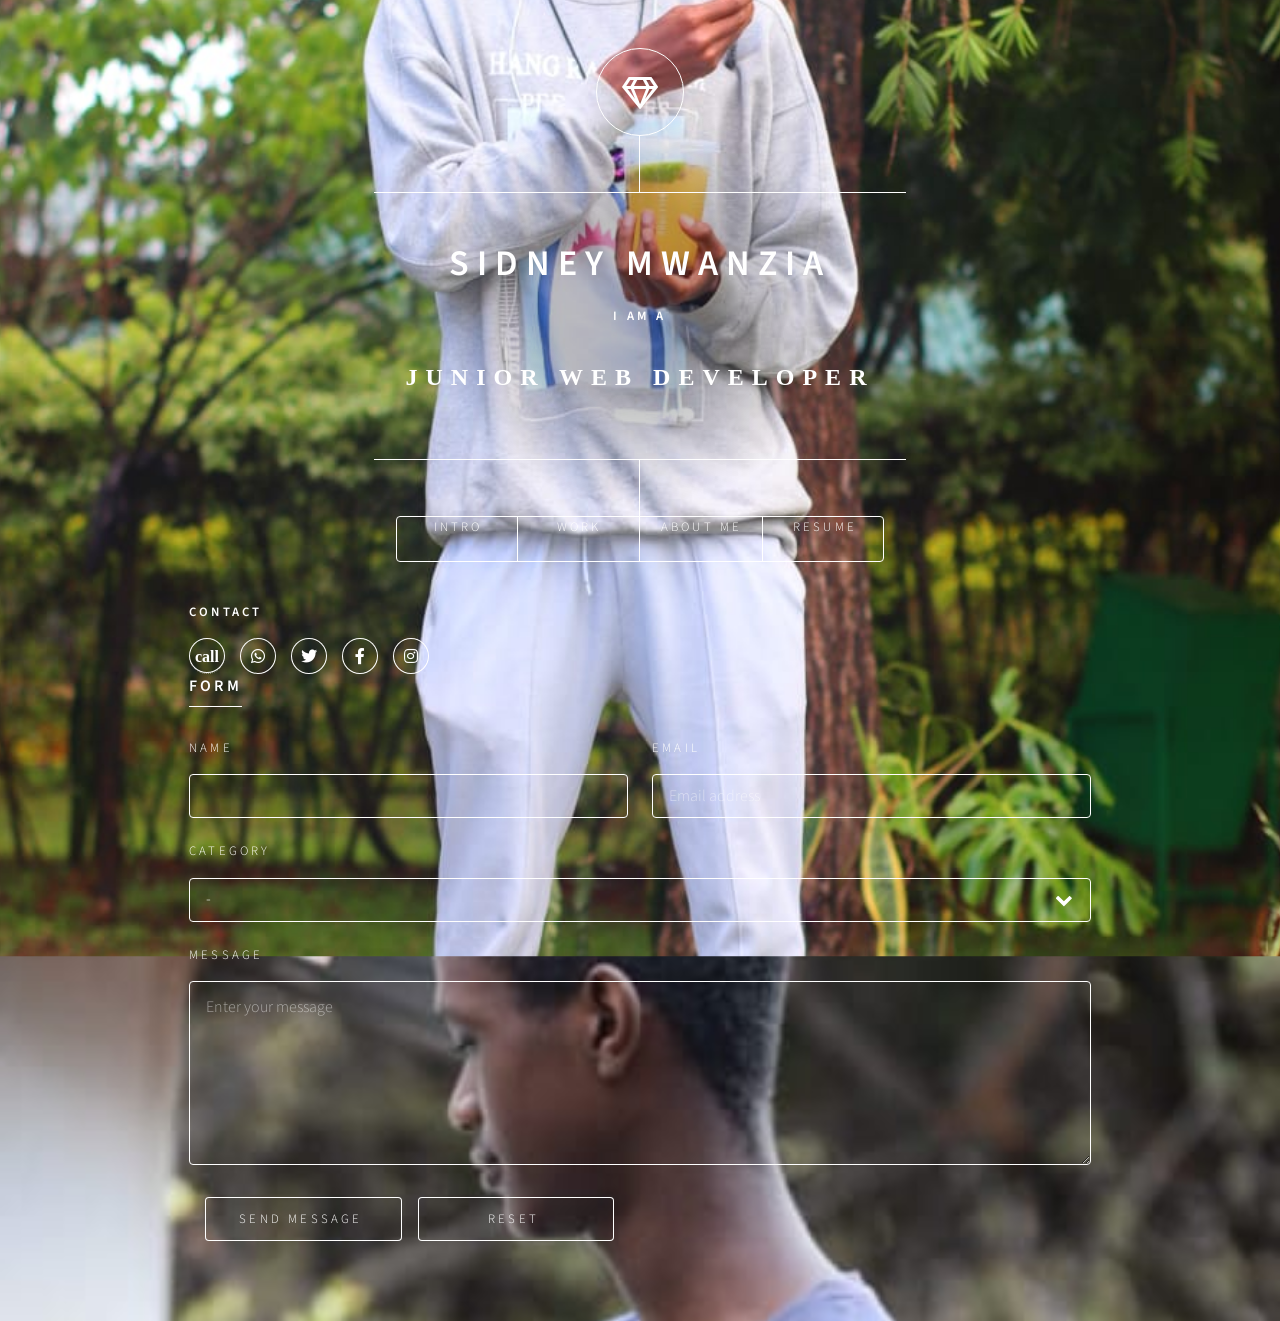
==== commit 9cc1a9bb: "CVa" ====
--- a/index.html
+++ b/index.html
@@ -88,6 +88,43 @@
 
             </article>
 
+            <!-- Intro -->
+            <article id="Resume">
+                <h2 class="major">Languages</h2>
+                <ol>
+                    <li>HTML</li>
+                    <li>CSS</li>
+                    <li>JAVASCRIPT</li>
+
+
+
+                    <li>C++</li>
+                    <li>C#</li>
+
+                </ol>
+
+                <center>
+                    <h2 class="major">Certs</h2>
+                </center>
+
+
+                <div id="certs">
+                    <img src="/my cv/images/certficate for remote learning.jpg">
+                    <button><a href="/my cv/images/certficate for remote learning.jpg">Download</a></button>
+                </div>
+
+
+                <div id="certs">
+                    <img src="/my cv/images/system modelling cert.jpg">
+                    <button><a href="/my cv/images/system modelling cert.jpg">Download</a></button>
+                </div>
+
+
+
+
+            </article>
+
+
             <!-- Work -->
 
             <article id="work">
--- a/my cv/assets/css/main.css
+++ b/my cv/assets/css/main.css
@@ -1189,10 +1189,10 @@
         -ms-transition-delay: 0.75s;
         transition-delay: 0.75s;
         background-image: linear-gradient(to top, rgba(19, 21, 25, 0.5), rgba(19, 21, 25, 0.5)), url("../../images/sid2.jpg");
-        background-size: auto;
+        background-size: cover;
         background-position: center;
         background-repeat: no-repeat;
-        z-index: 2;
+        z-index: 1;
     }
     
     #bg:after {
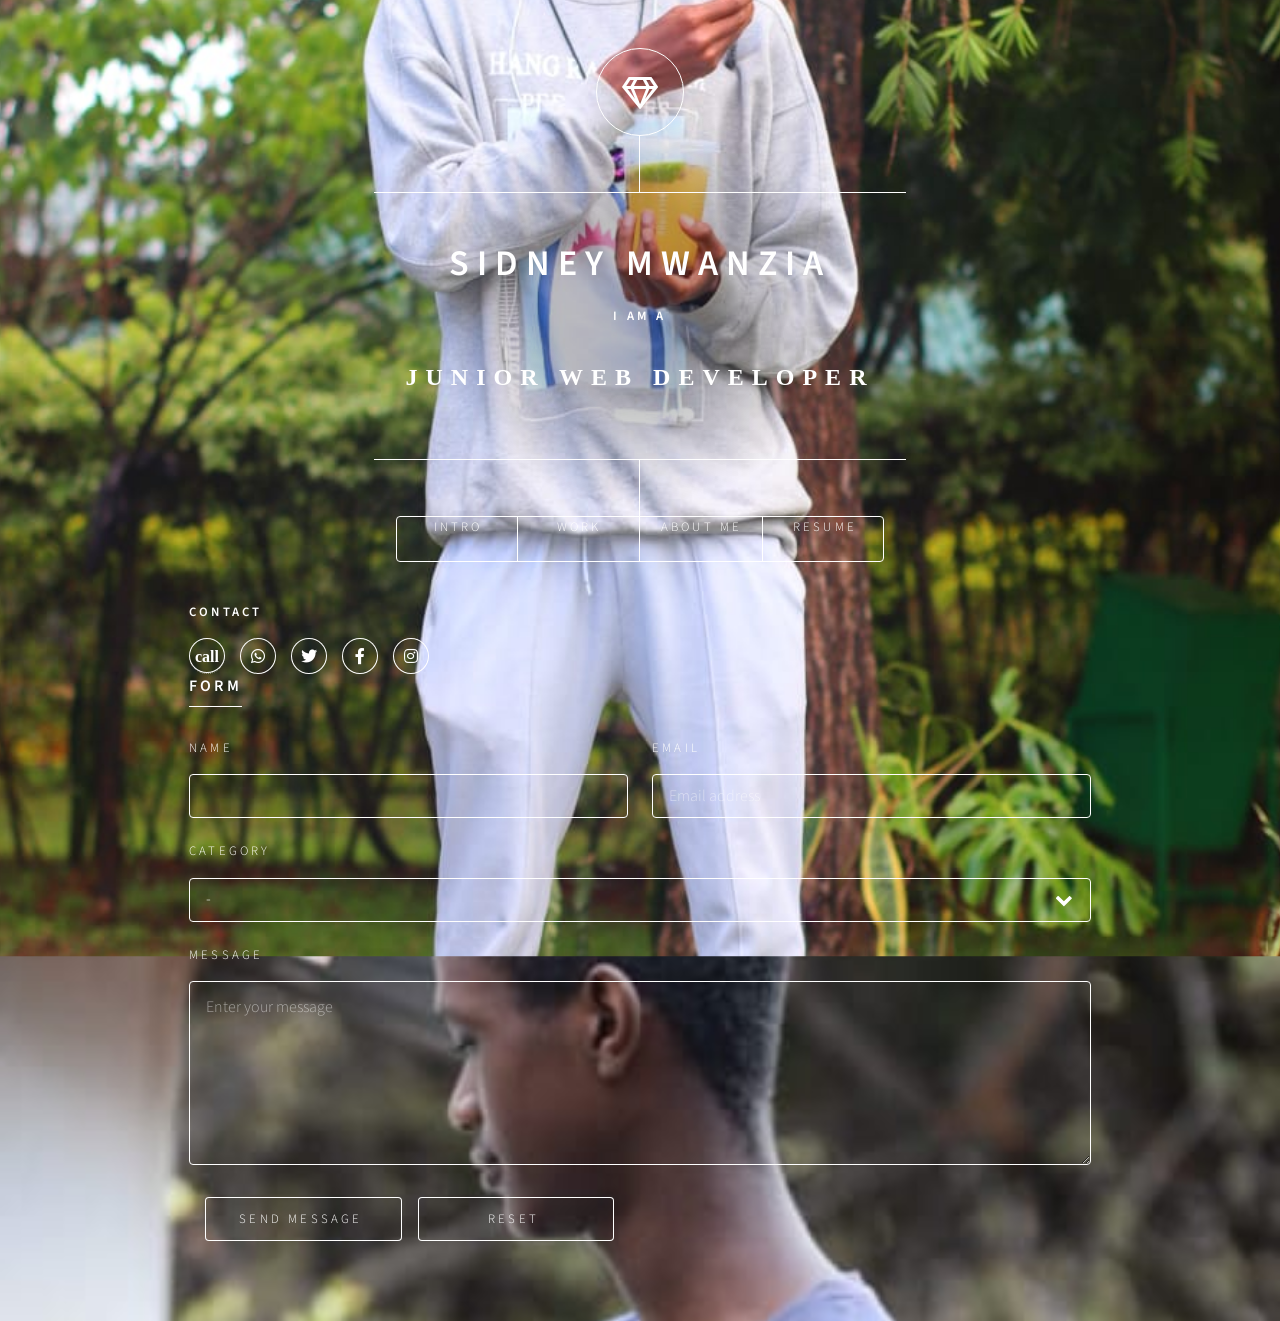
==== commit 86607b62: "CVa" ====
--- a/index.html
+++ b/index.html
@@ -120,7 +120,7 @@
                 </div>
 
 
-
+                
 
             </article>
 
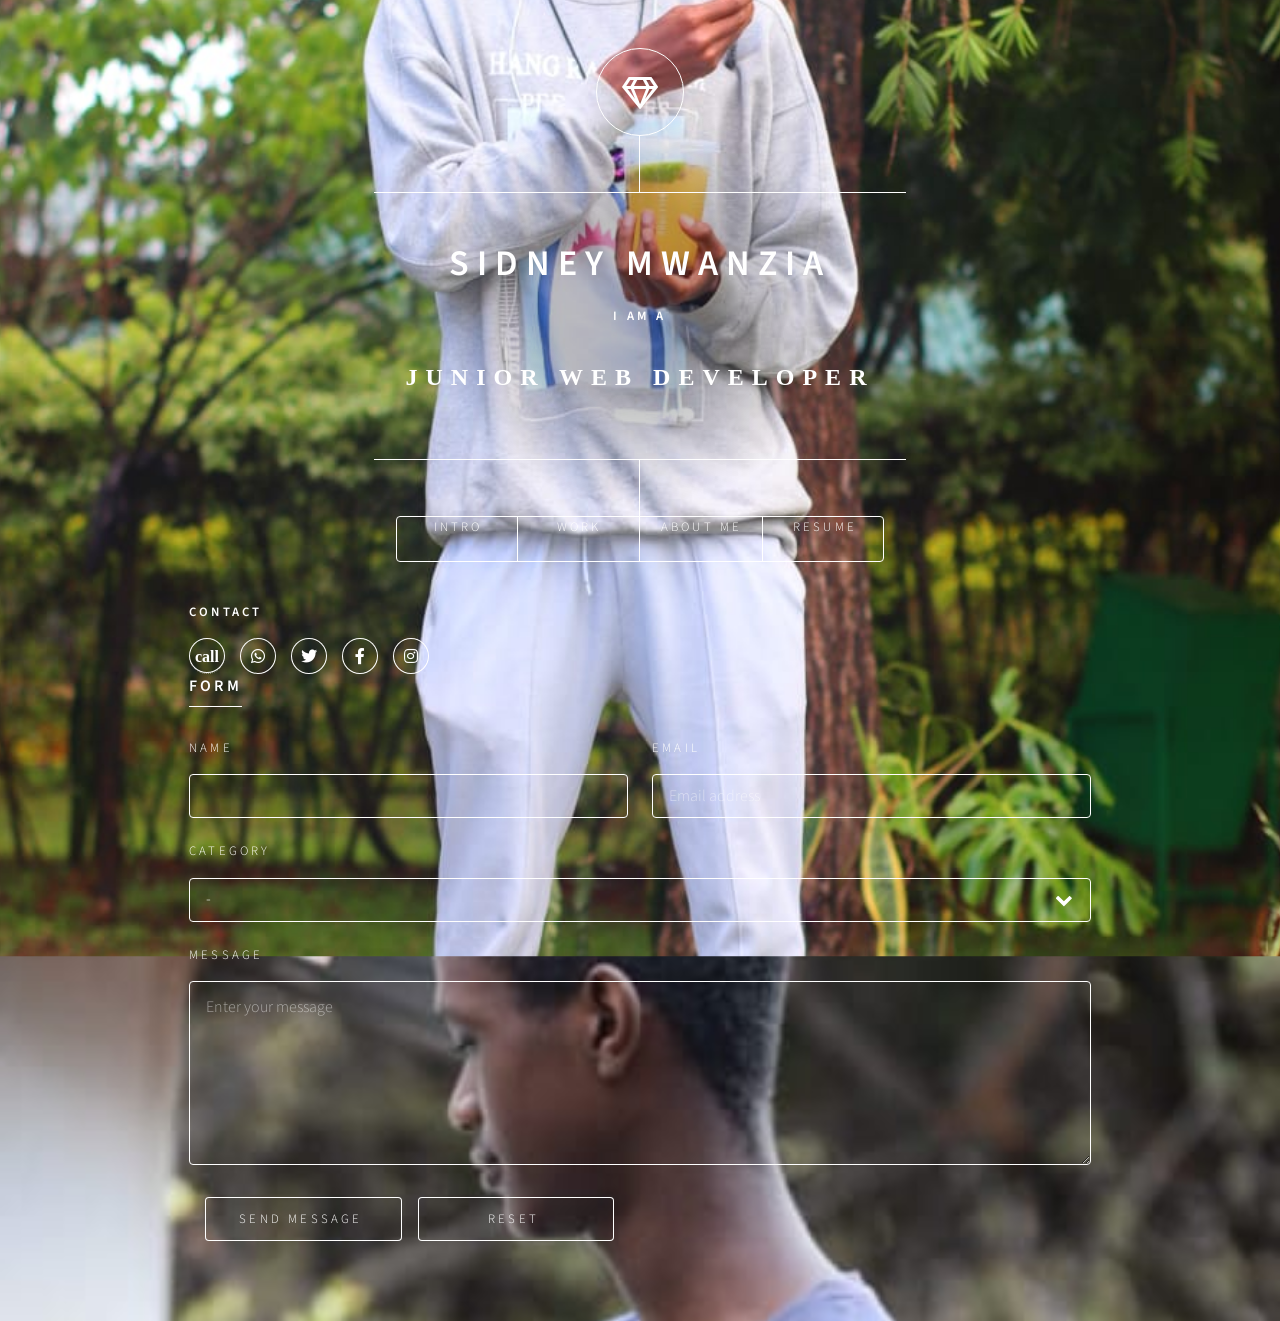
==== commit f8af37e0: "CVa" ====
--- a/index.html
+++ b/index.html
@@ -67,7 +67,7 @@
             <!-- Intro -->
             <article id="intro">
                 <h2 class="major">Intro</h2>
-                <span class="image main"> <img src="images/sid2.jpg" alt=""/></span>
+                <span class="image main"> <img src="my cv/images/sid2.jpg" alt=""/></span>
                 <p>I am a skilled and versatile web developer. I have a solid foundation in HTML, CSS, and JavaScript, which allows me to create attractive and functional websites and applications for various clients and industries. I also have moderate
                     knowledge of C++ and Java, which enables me to work on different aspects of software development and integration. Additionally, I have experience in using various frameworks and tools such as Bootstrap and Git, which help me to streamline
                     my workflow and collaborate effectively with other developers. I am always eager to learn new technologies and improve my coding skills, as well as to deliver high-quality products that meet the client’s specifications and standards.
@@ -109,18 +109,18 @@
 
 
                 <div id="certs">
-                    <img src="/my cv/images/certficate for remote learning.jpg">
-                    <button><a href="/my cv/images/certficate for remote learning.jpg">Download</a></button>
+                    <img src="my cv/images/certficate for remote learning.jpg">
+                    <button><a href="my cv/images/certficate for remote learning.jpg">Download</a></button>
                 </div>
 
 
                 <div id="certs">
-                    <img src="/my cv/images/system modelling cert.jpg">
-                    <button><a href="/my cv/images/system modelling cert.jpg">Download</a></button>
+                    <img src="my cv/images/system modelling cert.jpg">
+                    <button><a href="my cv/images/system modelling cert.jpg">Download</a></button>
                 </div>
 
 
-                
+
 
             </article>
 
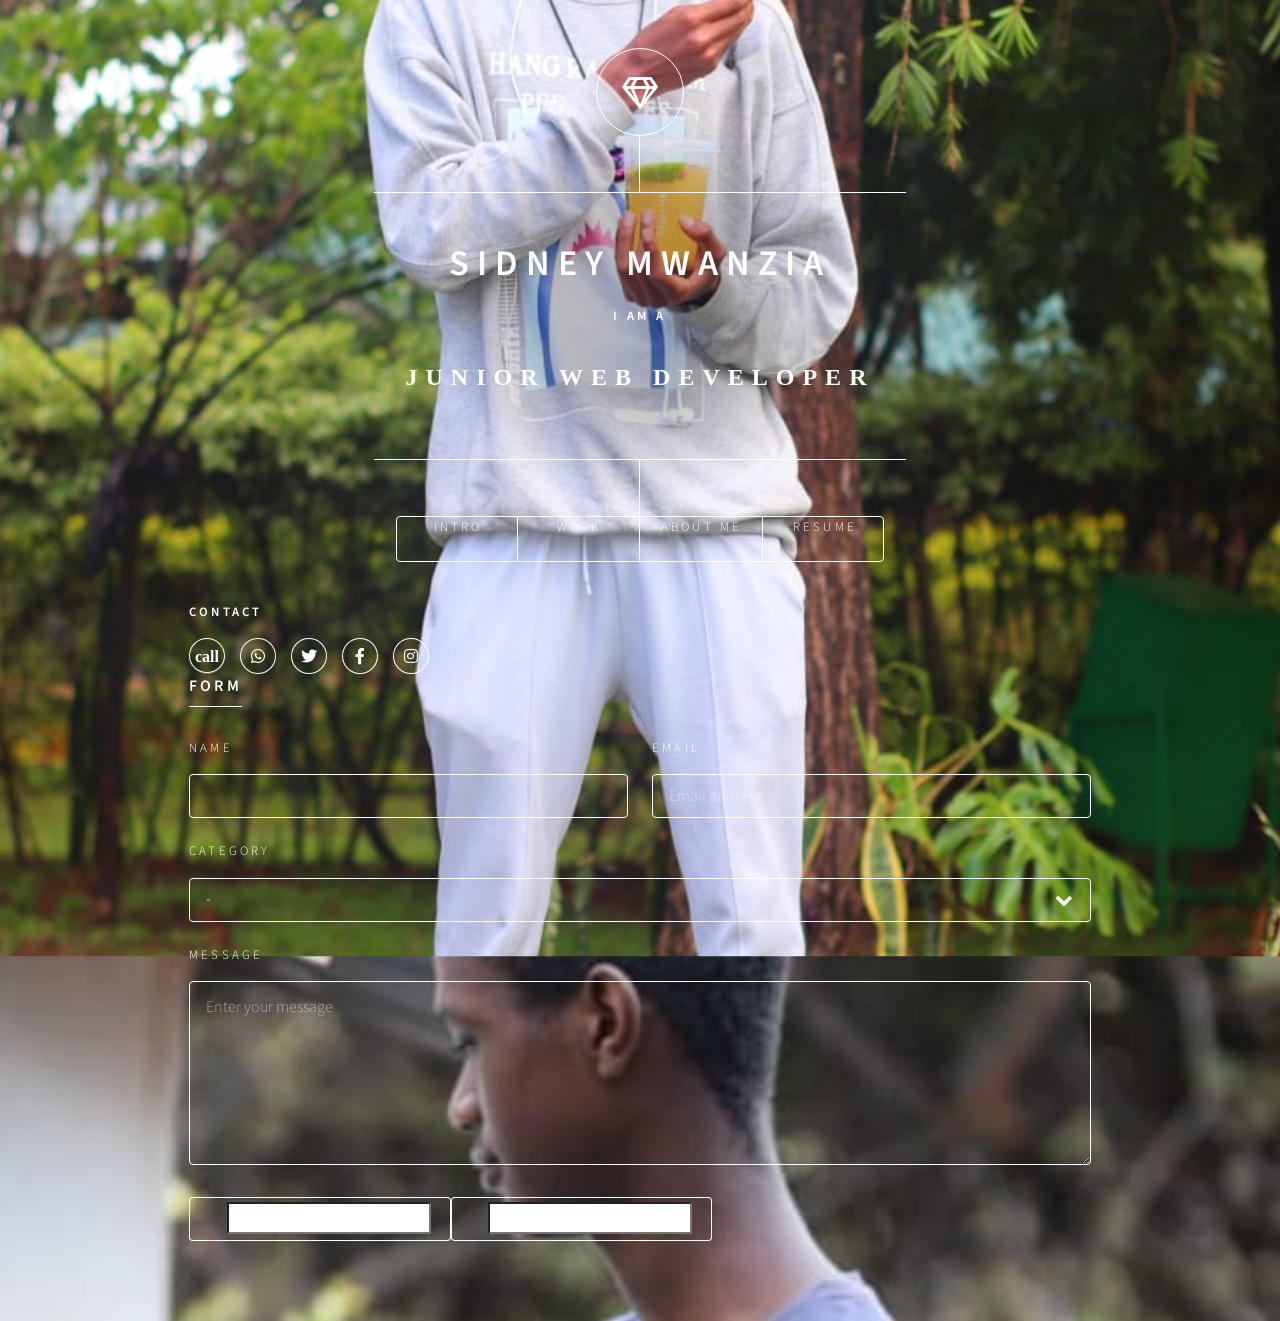
==== commit 41bd1656: "Update index.html" ====
--- a/index.html
+++ b/index.html
@@ -224,7 +224,7 @@
                             <ol>
                                 <li>
                                     <b>Sales person- Billilight enterprises</b>
-                                    <p>Worked to ensure all individual and team targets were met, manage Stock , create a welcoming environment nd provide excellent customer service </p>
+                                    <p>Worked to ensure all individual and team targets were met, manage Stock , create a welcoming environment and provide excellent customer service </p>
                                 </li>
                             </ol>
 
@@ -301,8 +301,8 @@
                         </div>
                     </div>
                     <ul class="actions">
-                        <li><input type="submit " value="Send Message " class="button " /></li>
-                        <li><input type="reset " value="Reset " class="button " /></li>
+                   <button >    <li><input type="submit " value="Send Message " /></li> </button>
+                    <button>    <li><input type="reset " value="Reset" /></li></button>
                     </ul>
                 </form>
             </section>
@@ -330,4 +330,4 @@
 
 </html>
 
-</html>+</html>
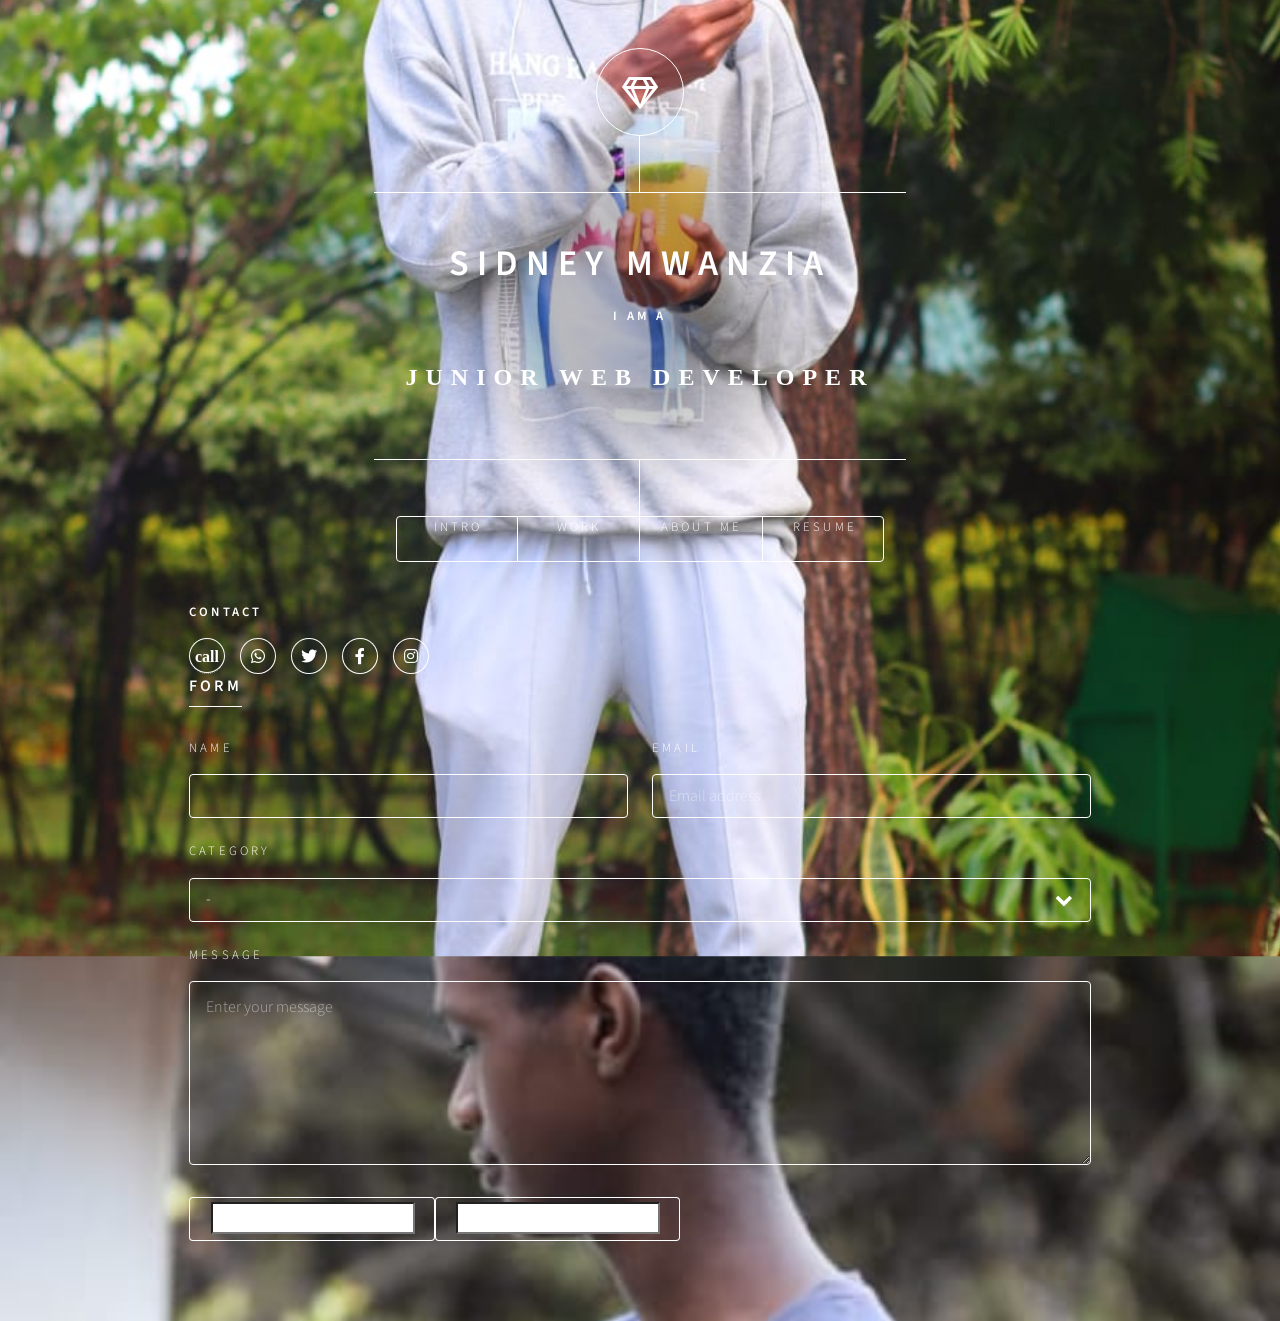
==== commit 19dc2fd9: "Update index.html" ====
--- a/index.html
+++ b/index.html
@@ -301,9 +301,11 @@
                         </div>
                     </div>
                     <ul class="actions">
-                   <button >    <li><input type="submit " value="Send Message " /></li> </button>
-                    <button>    <li><input type="reset " value="Reset" /></li></button>
-                    </ul>
+			    
+                   <button><input type="submit " value="Send Message " /></li> </button>
+                    <button><input type="reset " value="Reset" /></li></button>
+                  
+		    </ul>
                 </form>
             </section>
 
